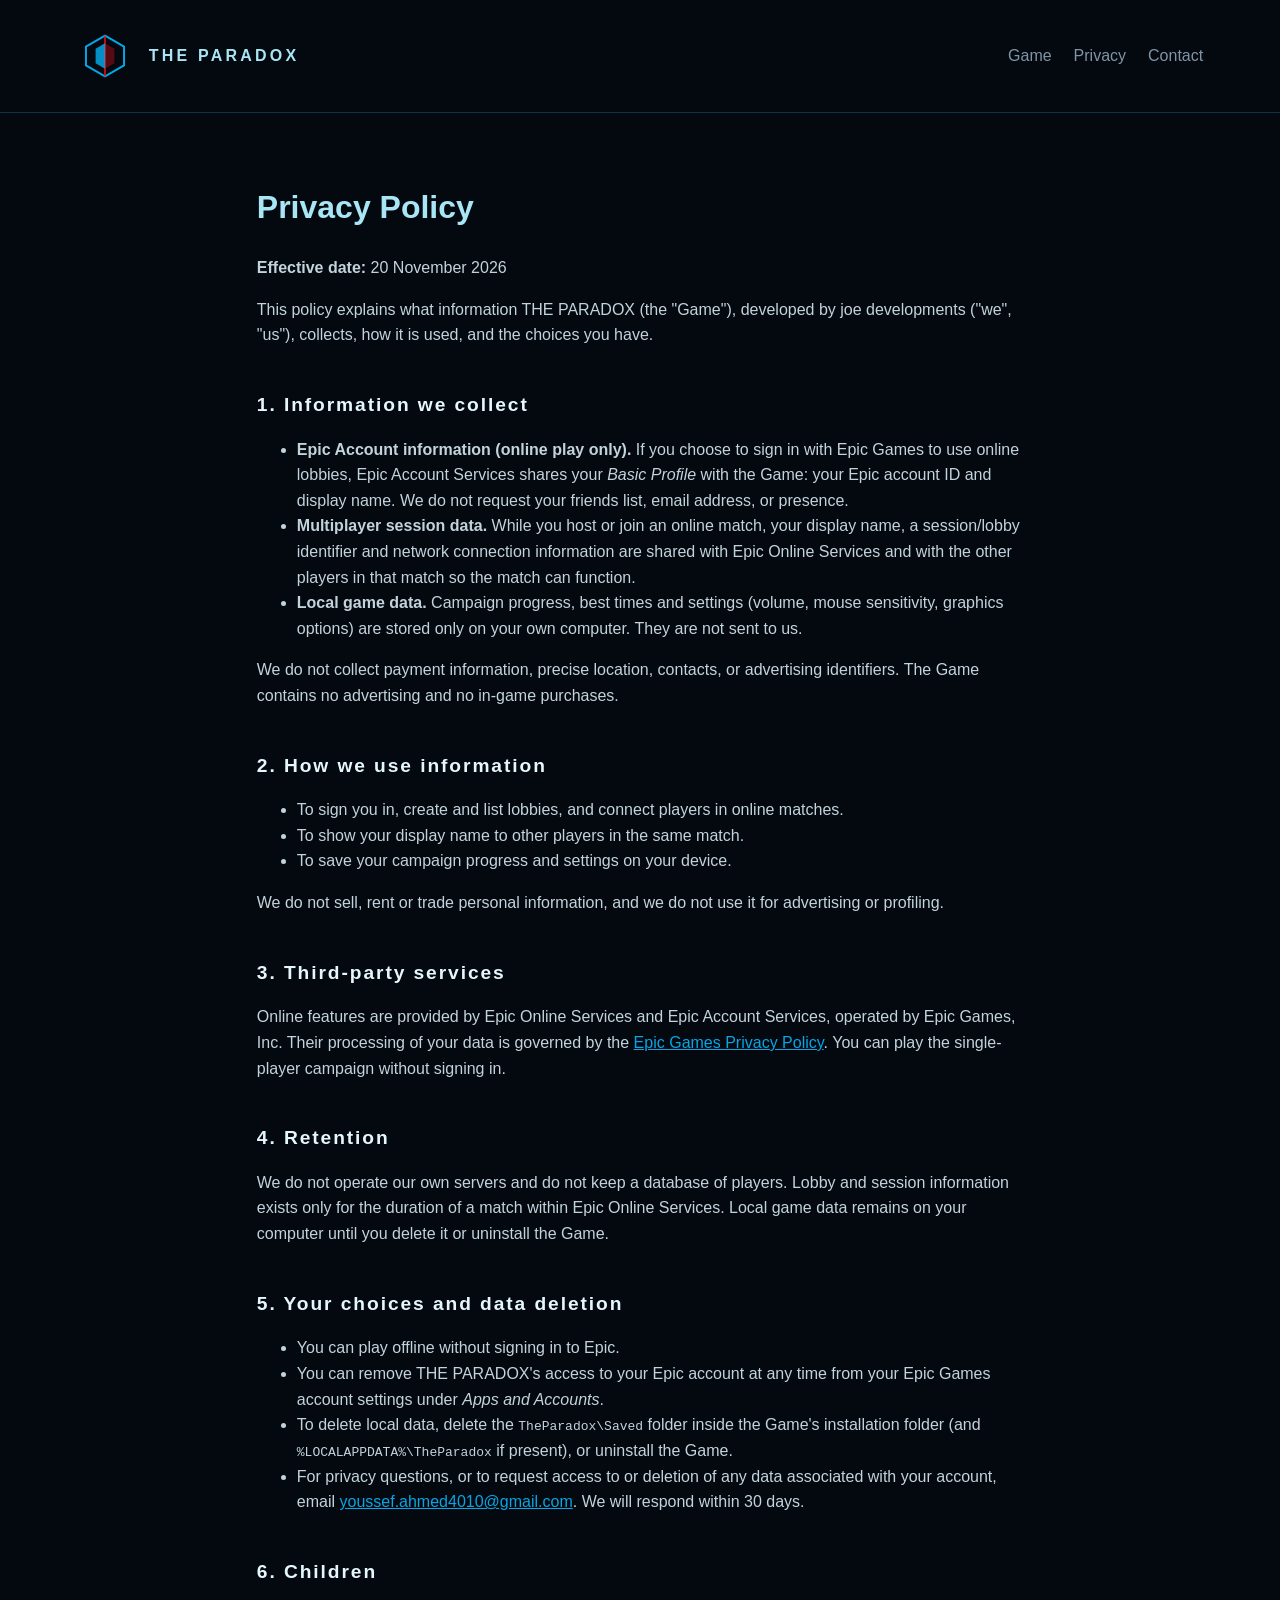
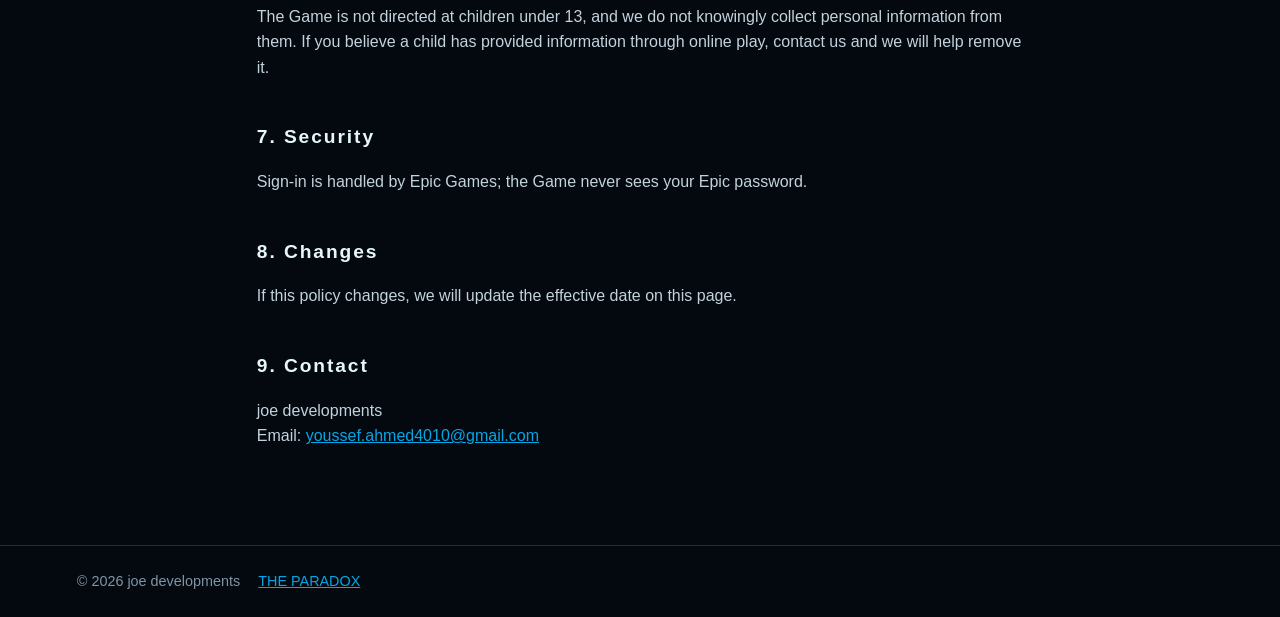
==== privacy.html @ b26f559c "Add website" ====
<!doctype html>
<html lang="en">
<head>
<meta charset="utf-8">
<meta name="viewport" content="width=device-width,initial-scale=1">
<title>Privacy Policy — THE PARADOX</title>
<link rel="icon" href="logo.svg" type="image/svg+xml">
<link rel="stylesheet" href="style.css">
</head>
<body>
<header>
  <img src="logo.svg" alt="THE PARADOX logo">
  <span class="brand">THE PARADOX</span>
  <nav><a href="index.html">Game</a><a href="privacy.html">Privacy</a><a href="index.html#contact">Contact</a></nav>
</header>
<main class="policy">
  <h1>Privacy Policy</h1>
  <p><strong>Effective date:</strong> 20 November 2026</p>
  <p>This policy explains what information THE PARADOX (the "Game"), developed by joe developments ("we", "us"), collects, how it is used, and the choices you have.</p>

  <h2>1. Information we collect</h2>
  <ul>
    <li><strong>Epic Account information (online play only).</strong> If you choose to sign in with Epic Games to use online lobbies, Epic Account Services shares your <em>Basic Profile</em> with the Game: your Epic account ID and display name. We do not request your friends list, email address, or presence.</li>
    <li><strong>Multiplayer session data.</strong> While you host or join an online match, your display name, a session/lobby identifier and network connection information are shared with Epic Online Services and with the other players in that match so the match can function.</li>
    <li><strong>Local game data.</strong> Campaign progress, best times and settings (volume, mouse sensitivity, graphics options) are stored only on your own computer. They are not sent to us.</li>
  </ul>
  <p>We do not collect payment information, precise location, contacts, or advertising identifiers. The Game contains no advertising and no in-game purchases.</p>

  <h2>2. How we use information</h2>
  <ul>
    <li>To sign you in, create and list lobbies, and connect players in online matches.</li>
    <li>To show your display name to other players in the same match.</li>
    <li>To save your campaign progress and settings on your device.</li>
  </ul>
  <p>We do not sell, rent or trade personal information, and we do not use it for advertising or profiling.</p>

  <h2>3. Third-party services</h2>
  <p>Online features are provided by Epic Online Services and Epic Account Services, operated by Epic Games, Inc. Their processing of your data is governed by the <a href="https://www.epicgames.com/site/privacypolicy" rel="noopener">Epic Games Privacy Policy</a>. You can play the single-player campaign without signing in.</p>

  <h2>4. Retention</h2>
  <p>We do not operate our own servers and do not keep a database of players. Lobby and session information exists only for the duration of a match within Epic Online Services. Local game data remains on your computer until you delete it or uninstall the Game.</p>

  <h2>5. Your choices and data deletion</h2>
  <ul>
    <li>You can play offline without signing in to Epic.</li>
    <li>You can remove THE PARADOX's access to your Epic account at any time from your Epic Games account settings under <em>Apps and Accounts</em>.</li>
    <li>To delete local data, delete the <code>TheParadox\Saved</code> folder inside the Game's installation folder (and <code>%LOCALAPPDATA%\TheParadox</code> if present), or uninstall the Game.</li>
    <li>For privacy questions, or to request access to or deletion of any data associated with your account, email <a href="mailto:youssef.ahmed4010@gmail.com">youssef.ahmed4010@gmail.com</a>. We will respond within 30 days.</li>
  </ul>

  <h2>6. Children</h2>
  <p>The Game is not directed at children under 13, and we do not knowingly collect personal information from them. If you believe a child has provided information through online play, contact us and we will help remove it.</p>

  <h2>7. Security</h2>
  <p>Sign-in is handled by Epic Games; the Game never sees your Epic password.</p>

  <h2>8. Changes</h2>
  <p>If this policy changes, we will update the effective date on this page.</p>

  <h2>9. Contact</h2>
  <p>joe developments<br>Email: <a href="mailto:youssef.ahmed4010@gmail.com">youssef.ahmed4010@gmail.com</a></p>
</main>
<footer>
  <span>&copy; 2026 joe developments</span>
  <a href="index.html">THE PARADOX</a>
</footer>
</body>
</html>
---- style.css ----
:root{--bg:#04080f;--panel:#0a1420;--ink:#a8e6f5;--muted:#7f95a6;--cyan:#05a6e6;--red:#f20e1a}
*{box-sizing:border-box}
body{margin:0;background:var(--bg);color:var(--ink);font-family:Segoe UI,Roboto,Arial,sans-serif;line-height:1.6}
a{color:var(--cyan)}
header{padding:28px 6vw;display:flex;align-items:center;gap:16px;border-bottom:1px solid #12324a}
header img{width:56px;height:56px}
header .brand{font-weight:700;letter-spacing:.2em}
nav{margin-left:auto;display:flex;gap:22px}
nav a{text-decoration:none;color:var(--muted)}
nav a:hover{color:var(--ink)}
main{max-width:920px;margin:0 auto;padding:48px 6vw 80px}
.hero h1{font-size:clamp(2.4rem,7vw,4.6rem);letter-spacing:.18em;margin:0 0 12px}
.hero p.lead{font-size:1.2rem;color:var(--muted);max-width:640px}
.grid{display:grid;grid-template-columns:repeat(auto-fit,minmax(240px,1fr));gap:18px;margin:42px 0}
.card{background:var(--panel);border:1px solid #12324a;border-radius:8px;padding:20px}
.card h3{margin:0 0 6px;color:#e6f7fc;letter-spacing:.08em}
.card p{margin:0;color:var(--muted)}
h2{letter-spacing:.1em;margin-top:42px}
.policy h2{font-size:1.2rem;color:#e6f7fc}
.policy p,.policy li{color:#c3d3dc}
footer{border-top:1px solid #12324a;padding:24px 6vw;color:var(--muted);font-size:.9rem;display:flex;flex-wrap:wrap;gap:18px}
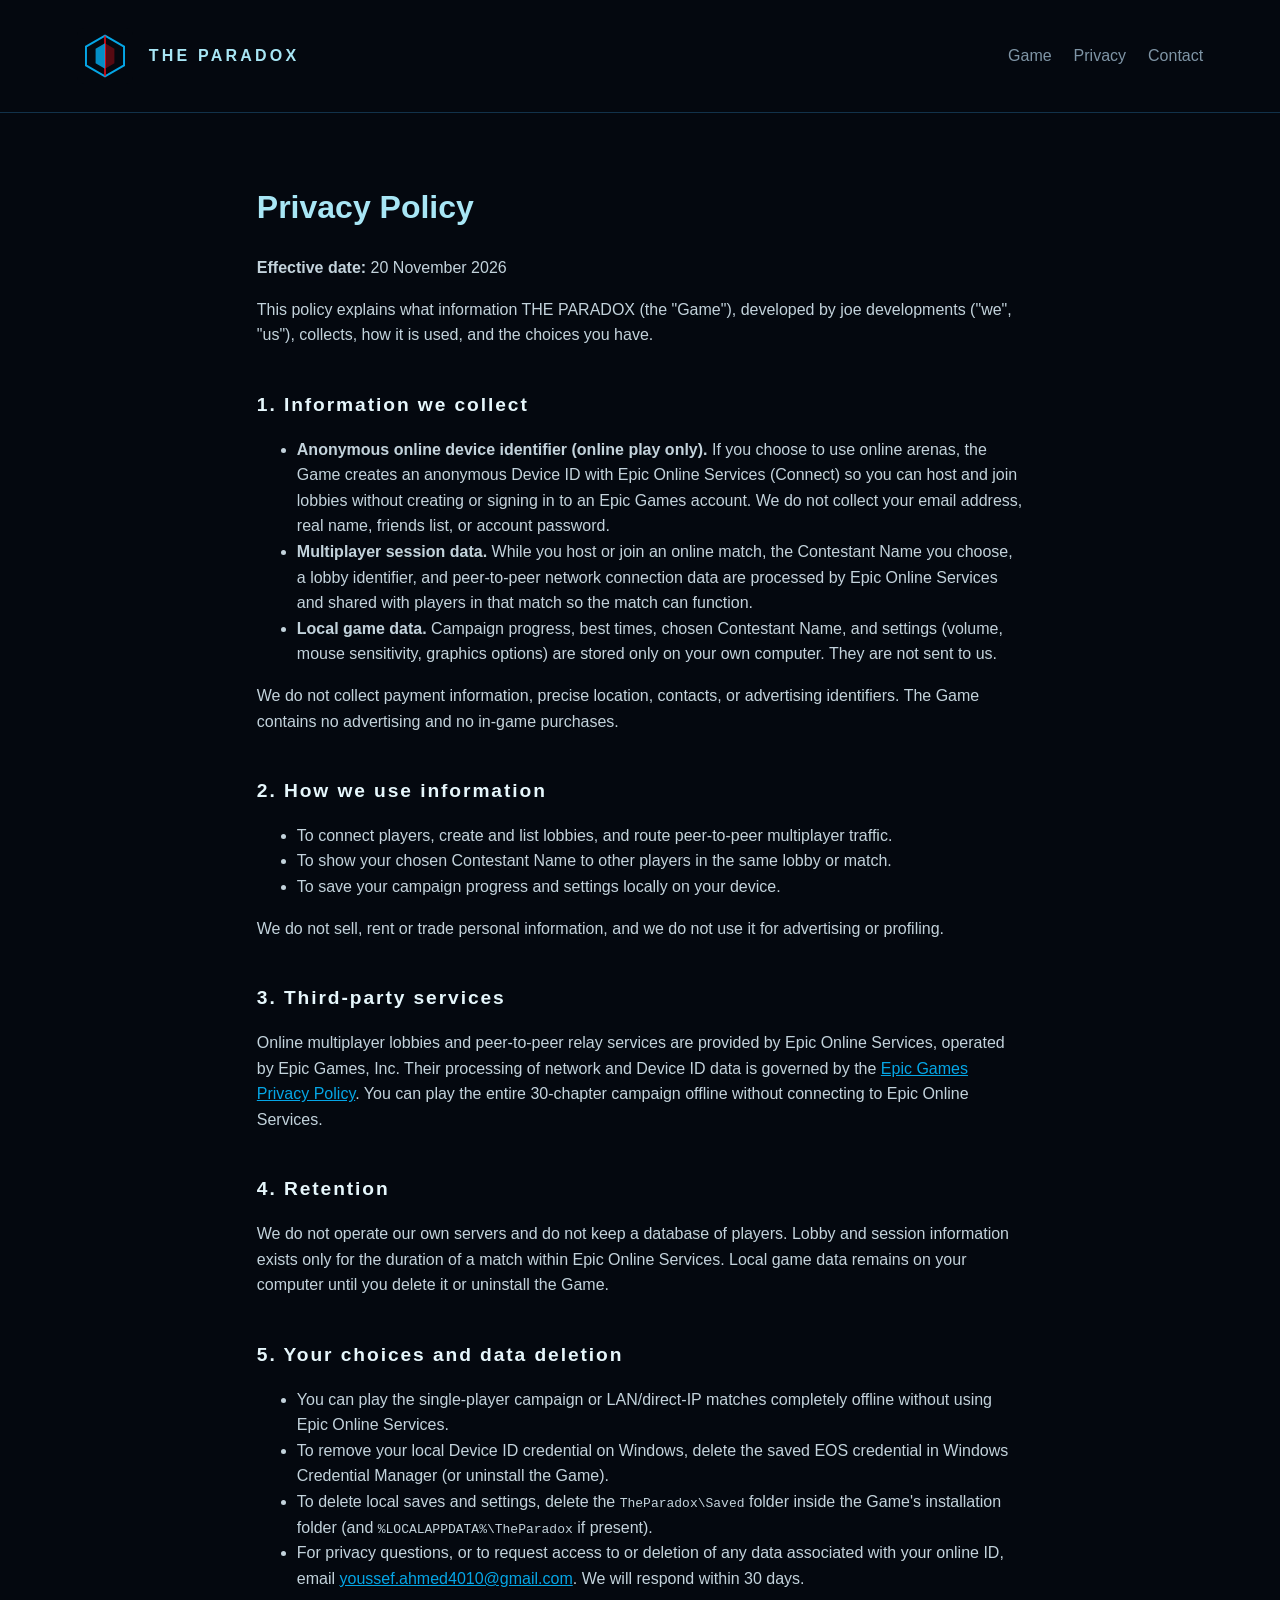
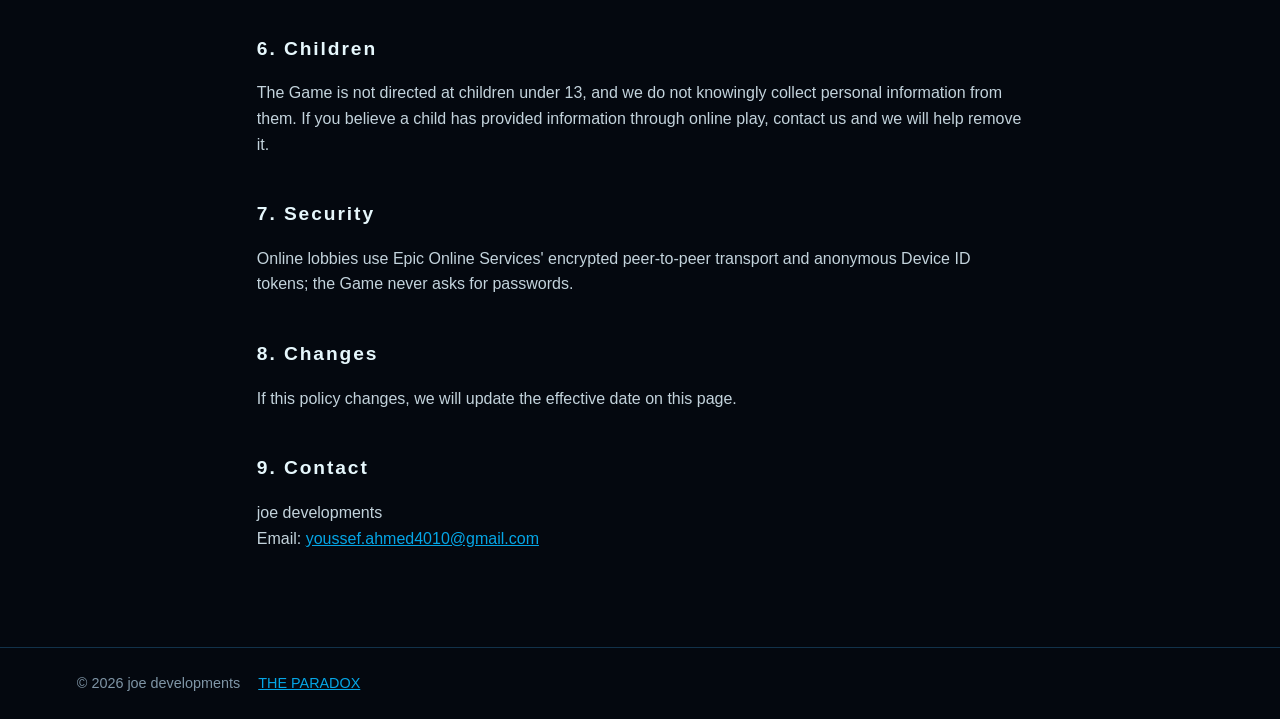
==== commit 8392625d: "Update privacy policy for EOS Connect Device ID" ====
--- a/privacy.html
+++ b/privacy.html
@@ -20,39 +20,39 @@
 
   <h2>1. Information we collect</h2>
   <ul>
-    <li><strong>Epic Account information (online play only).</strong> If you choose to sign in with Epic Games to use online lobbies, Epic Account Services shares your <em>Basic Profile</em> with the Game: your Epic account ID and display name. We do not request your friends list, email address, or presence.</li>
-    <li><strong>Multiplayer session data.</strong> While you host or join an online match, your display name, a session/lobby identifier and network connection information are shared with Epic Online Services and with the other players in that match so the match can function.</li>
-    <li><strong>Local game data.</strong> Campaign progress, best times and settings (volume, mouse sensitivity, graphics options) are stored only on your own computer. They are not sent to us.</li>
+    <li><strong>Anonymous online device identifier (online play only).</strong> If you choose to use online arenas, the Game creates an anonymous Device ID with Epic Online Services (Connect) so you can host and join lobbies without creating or signing in to an Epic Games account. We do not collect your email address, real name, friends list, or account password.</li>
+    <li><strong>Multiplayer session data.</strong> While you host or join an online match, the Contestant Name you choose, a lobby identifier, and peer-to-peer network connection data are processed by Epic Online Services and shared with players in that match so the match can function.</li>
+    <li><strong>Local game data.</strong> Campaign progress, best times, chosen Contestant Name, and settings (volume, mouse sensitivity, graphics options) are stored only on your own computer. They are not sent to us.</li>
   </ul>
   <p>We do not collect payment information, precise location, contacts, or advertising identifiers. The Game contains no advertising and no in-game purchases.</p>
 
   <h2>2. How we use information</h2>
   <ul>
-    <li>To sign you in, create and list lobbies, and connect players in online matches.</li>
-    <li>To show your display name to other players in the same match.</li>
-    <li>To save your campaign progress and settings on your device.</li>
+    <li>To connect players, create and list lobbies, and route peer-to-peer multiplayer traffic.</li>
+    <li>To show your chosen Contestant Name to other players in the same lobby or match.</li>
+    <li>To save your campaign progress and settings locally on your device.</li>
   </ul>
   <p>We do not sell, rent or trade personal information, and we do not use it for advertising or profiling.</p>
 
   <h2>3. Third-party services</h2>
-  <p>Online features are provided by Epic Online Services and Epic Account Services, operated by Epic Games, Inc. Their processing of your data is governed by the <a href="https://www.epicgames.com/site/privacypolicy" rel="noopener">Epic Games Privacy Policy</a>. You can play the single-player campaign without signing in.</p>
+  <p>Online multiplayer lobbies and peer-to-peer relay services are provided by Epic Online Services, operated by Epic Games, Inc. Their processing of network and Device ID data is governed by the <a href="https://www.epicgames.com/site/privacypolicy" rel="noopener">Epic Games Privacy Policy</a>. You can play the entire 30-chapter campaign offline without connecting to Epic Online Services.</p>
 
   <h2>4. Retention</h2>
   <p>We do not operate our own servers and do not keep a database of players. Lobby and session information exists only for the duration of a match within Epic Online Services. Local game data remains on your computer until you delete it or uninstall the Game.</p>
 
   <h2>5. Your choices and data deletion</h2>
   <ul>
-    <li>You can play offline without signing in to Epic.</li>
-    <li>You can remove THE PARADOX's access to your Epic account at any time from your Epic Games account settings under <em>Apps and Accounts</em>.</li>
-    <li>To delete local data, delete the <code>TheParadox\Saved</code> folder inside the Game's installation folder (and <code>%LOCALAPPDATA%\TheParadox</code> if present), or uninstall the Game.</li>
-    <li>For privacy questions, or to request access to or deletion of any data associated with your account, email <a href="mailto:youssef.ahmed4010@gmail.com">youssef.ahmed4010@gmail.com</a>. We will respond within 30 days.</li>
+    <li>You can play the single-player campaign or LAN/direct-IP matches completely offline without using Epic Online Services.</li>
+    <li>To remove your local Device ID credential on Windows, delete the saved EOS credential in Windows Credential Manager (or uninstall the Game).</li>
+    <li>To delete local saves and settings, delete the <code>TheParadox\Saved</code> folder inside the Game's installation folder (and <code>%LOCALAPPDATA%\TheParadox</code> if present).</li>
+    <li>For privacy questions, or to request access to or deletion of any data associated with your online ID, email <a href="mailto:youssef.ahmed4010@gmail.com">youssef.ahmed4010@gmail.com</a>. We will respond within 30 days.</li>
   </ul>
 
   <h2>6. Children</h2>
   <p>The Game is not directed at children under 13, and we do not knowingly collect personal information from them. If you believe a child has provided information through online play, contact us and we will help remove it.</p>
 
   <h2>7. Security</h2>
-  <p>Sign-in is handled by Epic Games; the Game never sees your Epic password.</p>
+  <p>Online lobbies use Epic Online Services' encrypted peer-to-peer transport and anonymous Device ID tokens; the Game never asks for passwords.</p>
 
   <h2>8. Changes</h2>
   <p>If this policy changes, we will update the effective date on this page.</p>
